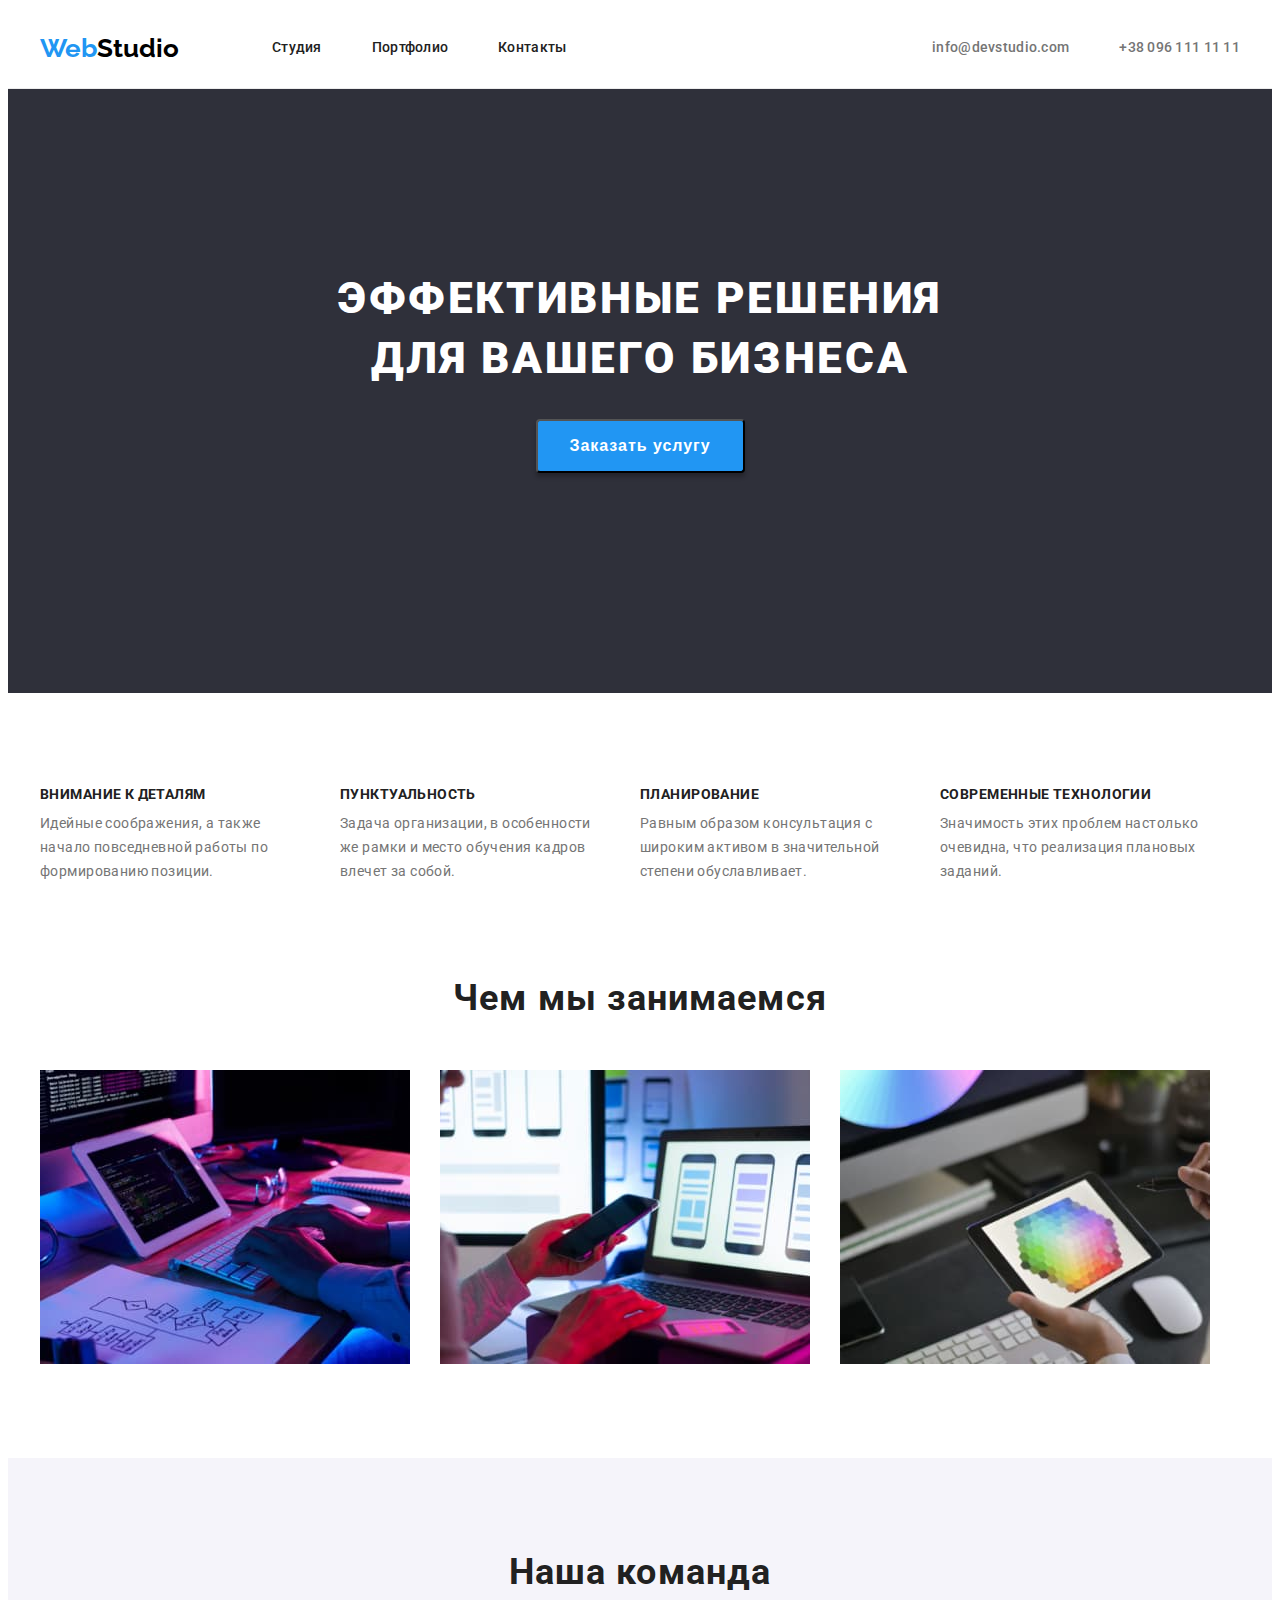
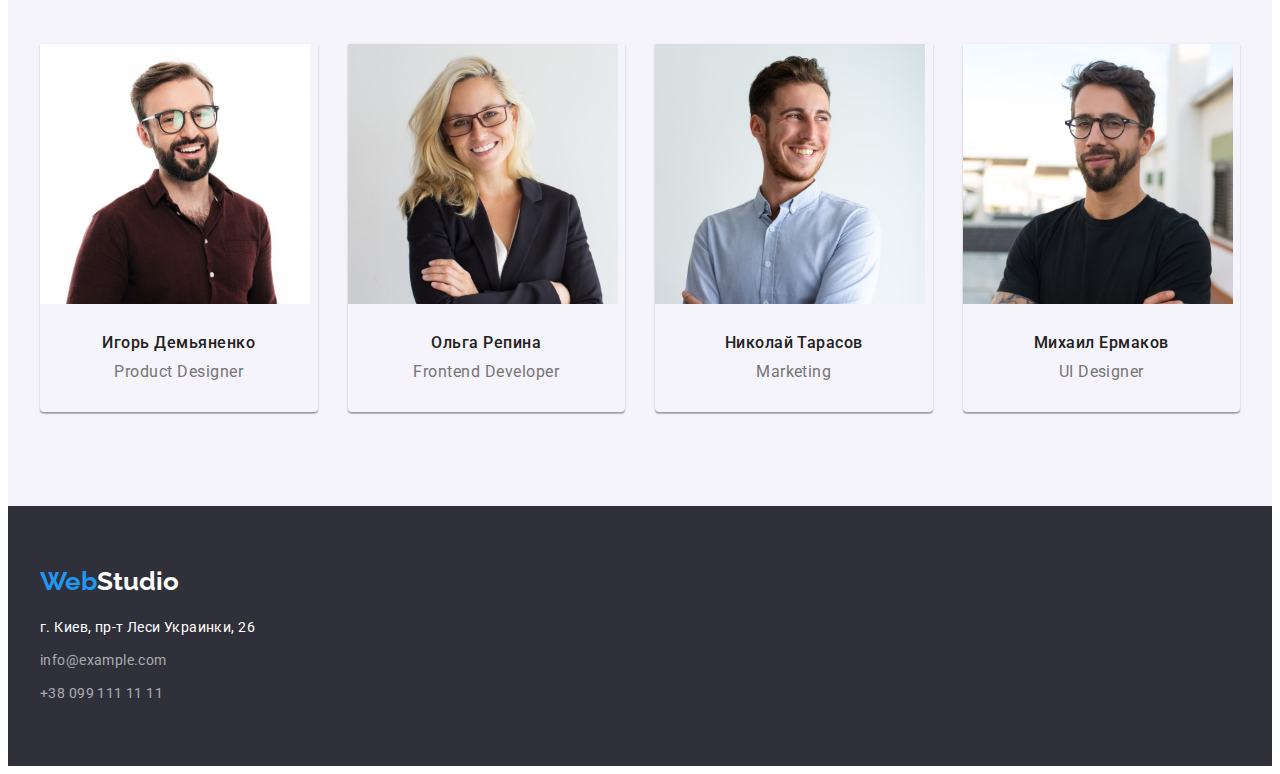
==== index.html @ f8a913d7 "first" ====
<!DOCTYPE html>
<html lang="ru">
<head>
    <link rel="preconnect" href="https://fonts.googleapis.com">
    <link rel="preconnect" href="https://fonts.gstatic.com" crossorigin>
    <link href="https://fonts.googleapis.com/css2?family=Raleway:wght@700&family=Roboto:wght@400;500;700;900&display=swap"
        rel="stylesheet">
    <link rel="stylesheet" href="https://cdnjs.cloudflare.com/ajax/libs/modern-normalize/1.1.0/modern-normalize.min.css"
        integrity="sha512-wpPYUAdjBVSE4KJnH1VR1HeZfpl1ub8YT/NKx4PuQ5NmX2tKuGu6U/JRp5y+Y8XG2tV+wKQpNHVUX03MfMFn9Q=="
        crossorigin="anonymous" referrerpolicy="no-referrer" />
    <meta charset="UTF-8">
    <meta http-equiv="X-UA-Compatible" content="IE=edge">
    <meta name="viewport" content="width=device-width, initial-scale=1.0">
    <title>Document</title>
    <link rel="stylesheet" href="./css/styles.css"/>
   

</head>
<body>
    <!-- header -->
    <header class="header">
        <div class="container">
            <nav class="header-navigation">
                <a class="logo-header link" href="./index.html" lang="en"><span class="half-logo-text logo-text">Web</span>Studio</a>
                <ul class="header-list list">
                    <li class="header-item">
                        <a class="header-link link" href="./index.html">Студия</a></li>
                    <li class="header-item">
                        <a class="header-link link" href="./portfolio.html">Портфолио</a></li>
                    <li class="header-item">
                        <a class="header-link link" href="Контакты">Контакты</a></li>
                </ul>
                
            </nav>
                    <ul class="header-right list">
                    <li class="contacts-item"><a class="header-contacts link" href="mailto:info@devstudio.com">info@devstudio.com</a></li>
                    <li class="contacts-item"><a class="header-contacts link" href="tel:+380961111111">+38 096 111 11 11</a>
                    </li>
                </ul>
        </div>  
    </header>
    <main>
        <!-- hero -->
        <section class="hero section">
            <div class="container container-hero">
                <h1 class="hero-title">Эффективные решения для вашего бизнеса</h1>
                <button class="hero-btn" type="button">Заказать услугу</button>
            </div>
        </section>
        <!-- features -->
        <section class="features section">
            <div class="container">
                <h2 class="visually-hidden">Наши преимущества</h2>
            <ul class="features-list list">
                <li class="features-item">
                    <h3 class="features-title">Внимание к деталям</h3>
                    <p class="features-text">Идейные соображения, а также начало повседневной работы по формированию позиции. </p>
                </li>
                <li class="features-item">
                    <h3 class="features-title">Пунктуальность</h3>
                    <p class="features-text">Задача организации, в особенности же рамки и место обучения кадров влечет за собой.</p>
                </li>
                <li class="features-item">
                    <h3 class="features-title">Планирование</h3>
                    <p class="features-text">Равным образом консультация с широким активом в значительной степени обуславливает.</p>
                </li>
                <li class="features-item">
                    <h3 class="features-title">Современные технологии</h3>
                    <p class="features-text">Значимость этих проблем настолько очевидна, что реализация плановых заданий.</p>
                </li>

            </ul>
            </div>
            
          
        </section>
        <!-- activity -->
        <section class=" activity section">
           <div class="container"> 
               <h2 class="activity-title">Чем мы занимаемся</h2>
            <ul class="activity-list list">
                <li class="img-item">
                    <img 
                    src="./images/1.jpg" 
                    alt="Написание программного обеспечения"
                    width="370">
                </li>
                <li class="img-item">
                    <img 
                    src="./images/2.jpg" 
                    alt="Адаптация под мобильные устройства"
                    width="370">
                </li>
                <li class="img-item">
                    <img 
                    src="./images/3.jpg" 
                    alt="Дизайнерские разработки"
                    width="370">
                </li>
            </ul>
            </div>
        </section>
        <!-- team -->
        <section class="team-section section">
            <div class="container">
            <h2 class="team-title">Наша команда</h2>
            <ul class="team-list list">
                <li class="team-item">
                    <img 
                    src="./images/igor-d.jpg" 
                    alt="Игорь Демьяненко, дизайнер продукции"
                    width="270">
                   <div class="team-text"><h3 class="team-title-name">Игорь Демьяненко</h3>
                    <p class="team-title-p" lang="en">Product Designer</p>
                    </div>
                </li>
                <li class="team-item">
                    <img src="./images/olha-r.jpg"
                    alt="Ольга Репина, фронтенд"
                    width="270" >
                    <div class="team-text"><h3 class="team-title-name">Ольга Репина</h3>
                    <p class="team-title-p" lang="en">Frontend Developer</p>
                    </div>
                </li>
                <li class="team-item">
                    <img src="./images/nikolay-t.jpg" 
                    alt="Николай Тарасов, маркетинг" 
                    width="270">
                    <div class="team-text"><h3 class="team-title-name">Николай Тарасов</h3>
                    <p class="team-title-p" lang="en">Marketing</p>
                    </div>
                </li>
                <li class="team-item">
                    <img src="./images/mihail-e.jpg" 
                    alt="Михаил Ермаков, дизайнер интерфейсов" 
                    width="270">
                   <div class="team-text"> <h3 class="team-title-name">Михаил Ермаков</h3>
                    <p class="team-title-p" lang="en">UI Designer</p>
                    </div>
                </li>
            </ul>
            </div>

        </section>
    
    </main>
    <footer class="footer-section section">
        <div class="container">
       
        <a class="footer-logo link" href="./index.html" lang="en"><span class="half-logo-text logo-text">Web</span>Studio</a>
        <address class="footer-adress-section">
        <ul class="footer-list list">
            <li class="footer-list-item"><a class="footer-adress link" href="https://www.google.com/maps/d/embed?mid=10uSM3H-mIU3GznYo2szRIEphczw" width="640" height="480">г. Киев, пр-т Леси Украинки, 26</a> </li>
            <li class="footer-list-item"><a class="footer-link link" href="info@example.com">info@example.com</a></li>
            <li class="footer-list-item"><a class="footer-link link" href="tel:+380991111111">+38 099 111 11 11</a></li>
        </ul>
        </address>
</div>
    </footer>
    
</body>
</html>
---- css/styles.css ----
:root {
  --firs-logo-color: #2196f3;
  --second-logo-color-header: #000000;
  --second-logo-color-footer: #ffffff;
  --navigation-color-first: #212121;
  --navigation-color-act: #2196f3;
  --text-title-color: #212121;
  --hero-txt-color: #ffffff;
  --hero-footer-background: #2f303a;
  --text-color-p: #757575;
}
body {
  font-family: 'Roboto', sans-serif;
  background-color: #ffffff;
}
img {
  display: block;
}
p,
h1,
h2,
h3,
h4,
h5,
h6 {
  margin-top: 0;
  margin-bottom: 0;
}
ul {
  margin-top: 0;
  margin-bottom: 0;
  padding-left: 0;
}
.list {
  list-style: none;
}
.link {
  text-decoration: none;
}
.visually-hidden {
  position: absolute;
  width: 1px;
  height: 1px;
  margin: -1px;
  padding: 0;
  overflow: hidden;
  border: 0;
  clip: rect(0 0 0 0);
}
/* header */
.header {
  border-bottom: 1px solid #ececec;
}
.container {
  width: 1200px;
  padding-left: 15px;
  padding-right: 15px;
  margin: 0 auto;
}
.header-navigation {
  display: flex;
  align-items: center;
}
.header-list {
  display: flex;
}
.header-right {
  display: flex;
  margin-left: auto;
}
.header .container {
  display: flex;
  align-items: center;
}
.logo-header {
  display: block;
  margin-right: 93px;
  font-family: 'Raleway', sans-serif;
  font-style: normal;
  font-weight: 700;
  font-size: 26px;
  line-height: 1.19;
  color: var(--second-logo-color);
}

.half-logo-text {
  color: var(--firs-logo-color);
}
.header-item:not(:last-child) {
  padding-right: 50px;
}
.header-link {
  display: block;
  margin-top: 32px;
  margin-bottom: 32px;
  font-weight: 500;
  font-size: 14px;
  line-height: 1.14;
  letter-spacing: 0.02em;
  color: var(--navigation-color-first);
}

.header-link:hover,
.header-link:focus {
  color: var(--navigation-color-act);
}
.contacts-item:not(:last-child) {
  margin-right: 50px;
}
.header-contacts {
  display: block;
  margin-top: 32px;
  margin-bottom: 32px;
  font-family: 'Roboto';
  font-style: normal;
  font-weight: 500;
  font-size: 14px;
  line-height: 1.14;
  letter-spacing: 0.02em;
  color: #757575;
}
.header-contacts:hover,
.header-contacts:focus {
  color: var(--navigation-color-act);
}
/* hero */
.section {
  padding-top: 94px;
  padding-bottom: 94px;
}
.hero {
  background-color: var(--hero-footer-background);
  text-align: center;
  color: var(--hero-txt-color);
  padding-top: 180px;
  padding-bottom: 220px;
}

.hero-title {
  max-width: 696px;
  margin: 0 auto 30px;
  text-align: center;
  font-weight: 900;
  font-size: 44px;
  line-height: 1.36;
  letter-spacing: 0.06em;
  text-transform: uppercase;
}
.hero-btn {
  text-align: center;
  padding: 10px 32px;
  cursor: pointer;
  font-style: normal;
  font-weight: 700;
  font-size: 16px;
  line-height: 1.87;
  letter-spacing: 0.06em;
  color: var(--hero-txt-color);
  background-color: var(--navigation-color-act);
  border-radius: 4px;
  box-shadow: 0 4px 4px rgba(0, 0, 0, 0.25);
}
.hero-btn:hover,
.hero-btn:hover {
  background-color: var(--navigation-color-act);
}
/* features */
.features {
  padding-top: 94px;
  padding-bottom: 47px;
}
.features-list {
  display: flex;
  align-items: center;
  flex-wrap: wrap;
}

.features-item {
  flex-basis: calc((100% - 120px) / 4);
  margin-right: 30px;
}
.features-title {
  font-weight: 700;
  font-size: 14px;
  line-height: 1.14;
  letter-spacing: 0.03em;
  text-transform: uppercase;
  color: var(--text-title-color);
  margin-bottom: 10px;
}
.features-text {
  font-style: normal;
  font-weight: 400;
  font-size: 14px;
  line-height: 1.71;
  letter-spacing: 0.03em;
  color: var(--text-color-p);
}
/* activity */
.activity {
  padding-top: 47px;
  padding-bottom: 94px;
}
.activity-title {
  text-align: center;
  margin-bottom: 50px;
  font-style: normal;
  font-weight: 700;
  font-size: 36px;
  line-height: 1.16;
  letter-spacing: 0.03em;
  color: var(--text-title-color);
}
.activity-list {
  display: flex;
  flex-wrap: wrap;
}
.img-item:not(:last-child) {
  flex-basis: calc((100% - 90px) / 3);
  display: block;
  margin-right: 30px;
}
/* team */
.team-section {
  background-color: #f5f4fa;
}
.team-list {
  display: flex;
  flex-wrap: wrap;
  margin-left: -30px;
  margin-top: -30px;
}
.team-item {
  flex-basis: calc((100% - 120px) / 4);
  margin-left: 30px;
  margin-top: 30px;
  box-shadow: 0 1px 3px rgba(0, 0, 0, 0.12), 0 1px 1px rgba(0, 0, 0, 0.14),
    0 2px 1px rgba(0, 0, 0, 0.2);
  border-radius: 0 0 4px 4px;
}
.team-title {
  text-align: center;
  margin-bottom: 50px;
  font-style: normal;
  font-weight: 700;
  font-size: 36px;
  line-height: 1.16;
  letter-spacing: 0.03em;
  color: var(--text-title-color);
}
.team-title-name {
  margin-bottom: 10px;
  text-align: center;
  font-style: normal;
  font-weight: 500;
  font-size: 16px;
  line-height: 1.18;
  letter-spacing: 0.03em;
  color: var(--text-title-color);
}
.team-title-p {
  text-align: center;
  font-style: normal;
  font-weight: 400;
  font-size: 16px;
  line-height: 1.18;
  letter-spacing: 0.03em;
  color: var(--text-color-p);
}
.team-text {
  padding-top: 30px;
  padding-bottom: 30px;
}
.footer-section {
  background-color: var(--hero-footer-background);
}
.footer-logo {
  display: block;
  margin-bottom: 20px;
  font-family: 'Raleway', sans-serif;
  font-style: normal;
  font-weight: 700;
  font-size: 26px;
  line-height: 1.19;
  color: var(--hero-txt-color);
}
.half-logo-text {
  color: var(--firs-logo-color);
}
.footer-adress {
  display: block;
  font-family: 'Roboto', sans-serif;
  font-style: normal;
  font-weight: 400;
  font-size: 14px;
  line-height: 1.71;
  letter-spacing: 0.03em;
  color: var(--hero-txt-color);
}
.footer-section {
  padding-top: 60px;
  padding-bottom: 60px;
}
.footer-list-item:not(:last-child) {
  margin-bottom: 9px;
}
.footer-link {
  display: block;
  font-family: 'Roboto', sans-serif;
  font-style: normal;
  font-weight: 400;
  font-size: 14px;
  line-height: 1.71;
  letter-spacing: 0.03em;
  color: rgba(255, 255, 255, 0.6);
}
.footer-adress:hover,
.footer-adress:focus {
  color: var(--navigation-color-act);
}
.footer-link:hover,
.footer-link:focus {
  color: var(--navigation-color-act);
}
/* portfolio page2*/
.filter-list {
  display: flex;
  justify-content: center;
  margin-bottom: 50px;
}
.filter-item:not(:last-child) {
  margin-right: 8px;
}

.filter-btn {
  border-radius: 4px;
  padding: 6px 22px;
  cursor: pointer;
  font-style: normal;
  font-weight: 500;
  font-size: 16px;
  line-height: 1.62;
  letter-spacing: 0.03em;
  color: #212121;
  background-color: #f5f4fa;
  border: none;
}
.filter-btn:hover,
.filter-btn:focus {
  color: var(--hero-txt-color);
  background-color: var(--navigation-color-act);
}
.projects-boxes {
  display: flex;
  flex-wrap: wrap;
  margin-top: -30px;
  margin-left: -30px;
}
.projects-item {
  flex-basis: calc((100% - 270px) / 9);
  margin-left: 30px;
  margin-top: 30px;
}
.projects-boxes-title {
  font-weight: 700;
  font-size: 18px;
  line-height: 2;
  letter-spacing: 0.06em;
  color: var(--text-title-color);
}
.projects-boxes-text {
  font-size: 16px;
  line-height: 1.87;
  letter-spacing: 0.03em;
  color: var(--text-color-p);
}
.text-box {
  border-top: none;
  border: 1px solid #eeeeee;
  padding: 20px 24px;
}
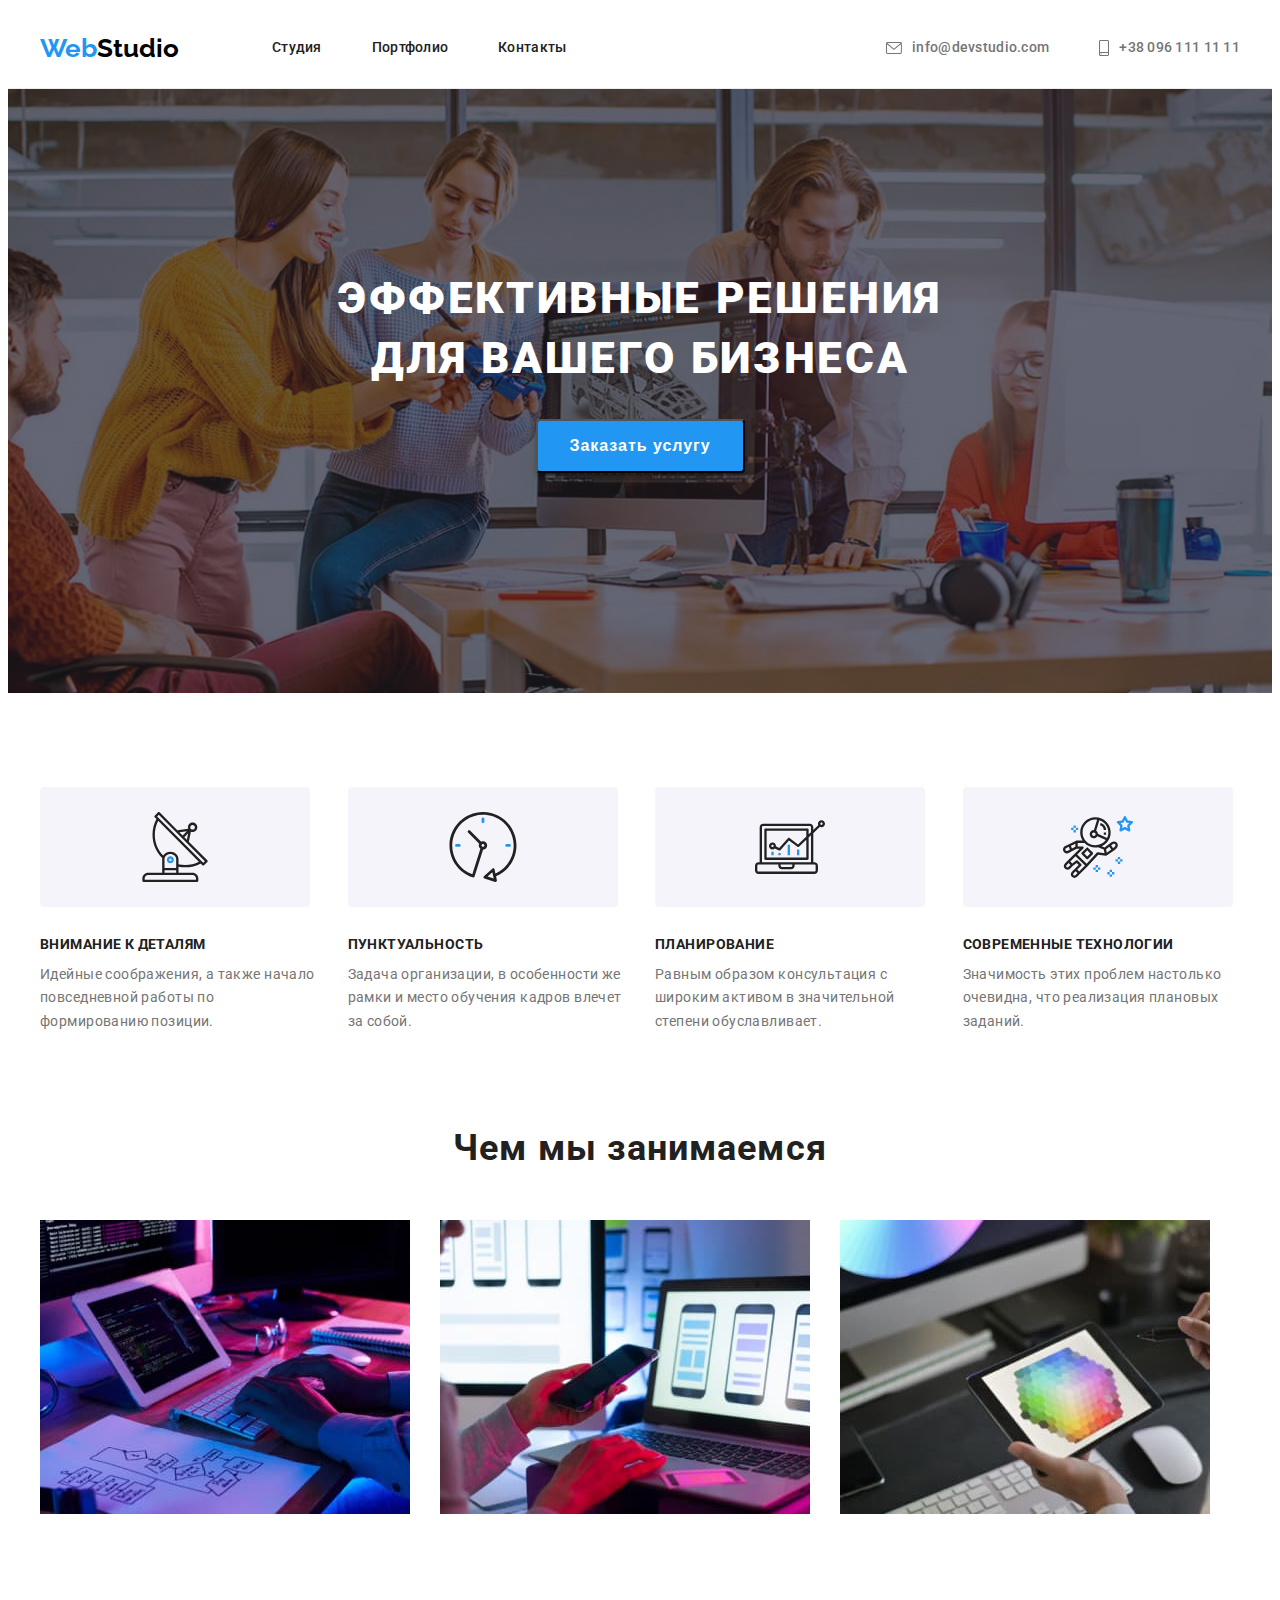
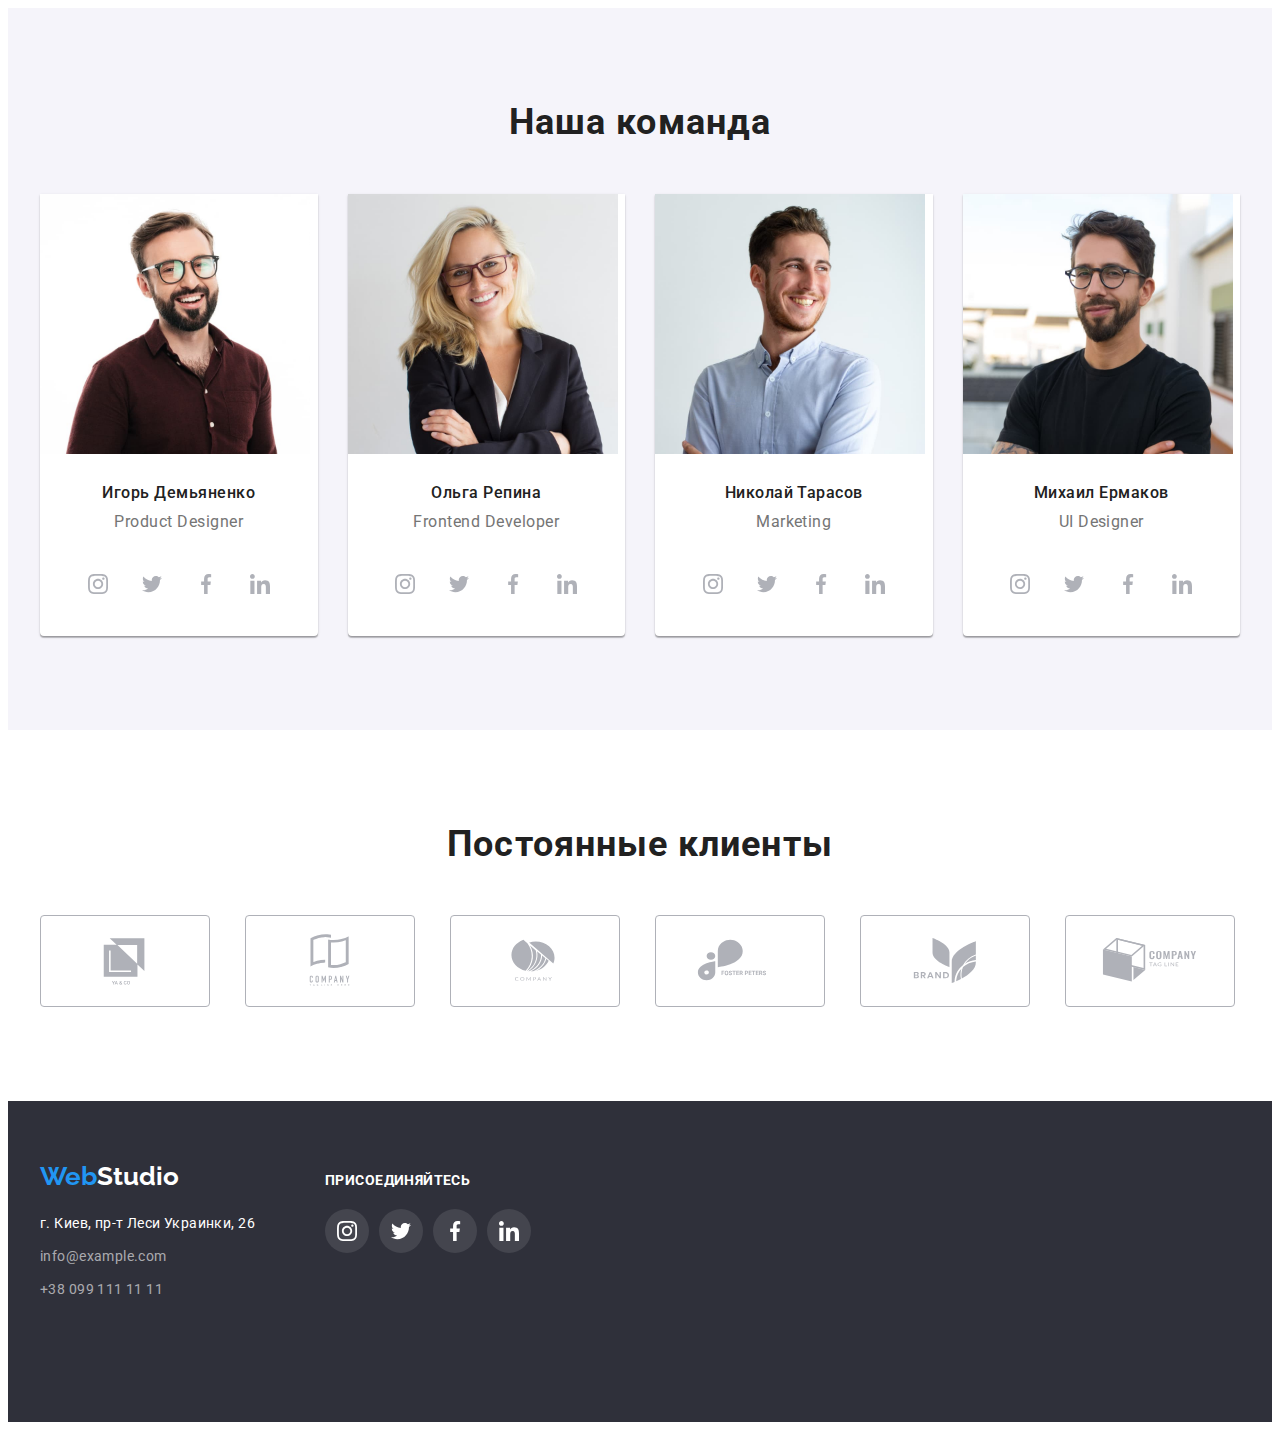
==== commit 58028573: "it is all" ====
--- a/index.html
+++ b/index.html
@@ -33,15 +33,24 @@
                 
             </nav>
                     <ul class="header-right list">
-                    <li class="contacts-item"><a class="header-contacts link" href="mailto:info@devstudio.com">info@devstudio.com</a></li>
-                    <li class="contacts-item"><a class="header-contacts link" href="tel:+380961111111">+38 096 111 11 11</a>
+                    <li class="contacts-item">
+                        <a class="header-contacts link" href="mailto:info@devstudio.com">
+                        <svg class="contacts-icons" width="16" height="12">
+                            <use href="./images/symbol-defs.svg#icon-envelope">
+                            </use>
+                        </svg>info@devstudio.com</a></li>
+                    <li class="contacts-item">
+                       
+                        <a class="header-contacts link" href="tel:+380961111111"> <svg class="contacts-icons" width="10" height="16">
+                            <use href="./images/symbol-defs.svg#icon-smartphone"></use>
+                        </svg>+38 096 111 11 11</a>
                     </li>
                 </ul>
         </div>  
     </header>
     <main>
         <!-- hero -->
-        <section class="hero section">
+        <section class="hero-section section">
             <div class="container container-hero">
                 <h1 class="hero-title">Эффективные решения для вашего бизнеса</h1>
                 <button class="hero-btn" type="button">Заказать услугу</button>
@@ -53,18 +62,30 @@
                 <h2 class="visually-hidden">Наши преимущества</h2>
             <ul class="features-list list">
                 <li class="features-item">
+                    <div class="icon-box" ><svg class="features-icon">
+                        <use href="./images/symbol-defs.svg#icon-antenna"></use>
+                    </svg></div>
                     <h3 class="features-title">Внимание к деталям</h3>
                     <p class="features-text">Идейные соображения, а также начало повседневной работы по формированию позиции. </p>
                 </li>
                 <li class="features-item">
+                    <div class="icon-box"><svg class="features-icon">
+                        <use href="./images/symbol-defs.svg#icon-clock"></use>
+                    </svg></div>
                     <h3 class="features-title">Пунктуальность</h3>
                     <p class="features-text">Задача организации, в особенности же рамки и место обучения кадров влечет за собой.</p>
                 </li>
                 <li class="features-item">
+                <div class="icon-box"> <svg class="features-icon">
+                        <use href="./images/symbol-defs.svg#icon-diagram"></use>
+                    </svg></div>
                     <h3 class="features-title">Планирование</h3>
                     <p class="features-text">Равным образом консультация с широким активом в значительной степени обуславливает.</p>
                 </li>
                 <li class="features-item">
+                <div class="icon-box"> <svg class="features-icon">
+                        <use href="./images/symbol-defs.svg#icon-astronaut"></use>
+                    </svg></div>
                     <h3 class="features-title">Современные технологии</h3>
                     <p class="features-text">Значимость этих проблем настолько очевидна, что реализация плановых заданий.</p>
                 </li>
@@ -110,8 +131,43 @@
                     src="./images/igor-d.jpg" 
                     alt="Игорь Демьяненко, дизайнер продукции"
                     width="270">
-                   <div class="team-text"><h3 class="team-title-name">Игорь Демьяненко</h3>
+                   <div class="team-text">
+                       <h3 class="team-title-name">Игорь Демьяненко</h3>
                     <p class="team-title-p" lang="en">Product Designer</p>
+                    </div>
+                    <div >
+                       <ul class="social-list list">
+                           <li class="social-link-box">
+                                <a href="" class="social-link">
+                                    <svg class="social-link-icon">
+                                    <use href="./images/symbol-defs.svg#icon-instagram"></use>
+                                </svg>
+                                </a>
+                           </li>
+                           <li class="social-link-box">
+                            <a href="" class="social-link">
+                                <svg class="social-link-icon">
+                            <use href="./images/symbol-defs.svg#icon-twitter"></use>
+                        </svg>
+                        </a>
+                    </li>
+                    <li class="social-link-box">
+                        <a href="" class="social-link">
+                            <svg class="social-link-icon">
+                        <use href="./images/symbol-defs.svg#icon-facebook"></use>
+                    </svg>
+                    </a>
+                </li>
+                <li class="social-link-box">
+                    <a href="" class="social-link">
+                        <svg class="social-link-icon">
+                    <use href="./images/symbol-defs.svg#icon-linkedin"></use>
+                </svg>
+                </a>
+            </li>
+                       </ul>       
+                        
+                       
                     </div>
                 </li>
                 <li class="team-item">
@@ -121,6 +177,40 @@
                     <div class="team-text"><h3 class="team-title-name">Ольга Репина</h3>
                     <p class="team-title-p" lang="en">Frontend Developer</p>
                     </div>
+                    <div>
+                        <ul class="social-list list">
+                            <li class="social-link-box">
+                                <a href="" class="social-link">
+                                    <svg class="social-link-icon">
+                                        <use href="./images/symbol-defs.svg#icon-instagram"></use>
+                                    </svg>
+                                </a>
+                            </li>
+                            <li class="social-link-box">
+                                <a href="" class="social-link">
+                                    <svg class="social-link-icon">
+                                        <use href="./images/symbol-defs.svg#icon-twitter"></use>
+                                    </svg>
+                                </a>
+                            </li>
+                            <li class="social-link-box">
+                                <a href="" class="social-link">
+                                    <svg class="social-link-icon">
+                                        <use href="./images/symbol-defs.svg#icon-facebook"></use>
+                                    </svg>
+                                </a>
+                            </li>
+                            <li class="social-link-box">
+                                <a href="" class="social-link">
+                                    <svg class="social-link-icon">
+                                        <use href="./images/symbol-defs.svg#icon-linkedin"></use>
+                                    </svg>
+                                </a>
+                            </li>
+                        </ul>
+                    
+                    
+                    </div>
                 </li>
                 <li class="team-item">
                     <img src="./images/nikolay-t.jpg" 
@@ -129,6 +219,40 @@
                     <div class="team-text"><h3 class="team-title-name">Николай Тарасов</h3>
                     <p class="team-title-p" lang="en">Marketing</p>
                     </div>
+                    <div>
+                        <ul class="social-list list">
+                            <li class="social-link-box">
+                                <a href="" class="social-link">
+                                    <svg class="social-link-icon">
+                                        <use href="./images/symbol-defs.svg#icon-instagram"></use>
+                                    </svg>
+                                </a>
+                            </li>
+                            <li class="social-link-box">
+                                <a href="" class="social-link">
+                                    <svg class="social-link-icon">
+                                        <use href="./images/symbol-defs.svg#icon-twitter"></use>
+                                    </svg>
+                                </a>
+                            </li>
+                            <li class="social-link-box">
+                                <a href="" class="social-link">
+                                    <svg class="social-link-icon">
+                                        <use href="./images/symbol-defs.svg#icon-facebook"></use>
+                                    </svg>
+                                </a>
+                            </li>
+                            <li class="social-link-box">
+                                <a href="" class="social-link">
+                                    <svg class="social-link-icon">
+                                        <use href="./images/symbol-defs.svg#icon-linkedin"></use>
+                                    </svg>
+                                </a>
+                            </li>
+                        </ul>
+                    
+                    
+                    </div>
                 </li>
                 <li class="team-item">
                     <img src="./images/mihail-e.jpg" 
@@ -137,16 +261,108 @@
                    <div class="team-text"> <h3 class="team-title-name">Михаил Ермаков</h3>
                     <p class="team-title-p" lang="en">UI Designer</p>
                     </div>
+                    <div>
+                        <ul class="social-list list">
+                            <li class="social-link-box">
+                                <a href="" class="social-link">
+                                    <svg class="social-link-icon">
+                                        <use href="./images/symbol-defs.svg#icon-instagram"></use>
+                                    </svg>
+                                </a>
+                            </li>
+                            <li class="social-link-box">
+                                <a href="" class="social-link">
+                                    <svg class="social-link-icon">
+                                        <use href="./images/symbol-defs.svg#icon-twitter"></use>
+                                    </svg>
+                                </a>
+                            </li>
+                            <li class="social-link-box">
+                                <a href="" class="social-link">
+                                    <svg class="social-link-icon">
+                                        <use href="./images/symbol-defs.svg#icon-facebook"></use>
+                                    </svg>
+                                </a>
+                            </li>
+                            <li class="social-link-box">
+                                <a href="" class="social-link">
+                                    <svg class="social-link-icon">
+                                        <use href="./images/symbol-defs.svg#icon-linkedin"></use>
+                                    </svg>
+                                </a>
+                            </li>
+                        </ul>
+                    
+                    
+                    </div>
                 </li>
             </ul>
             </div>
 
+        </section>
+        <!-- clients -->
+        <section class="client-section section">
+           <div class="container"> 
+               <h2 class="client-title">Постоянные клиенты</h2>
+            <ul class="client-list list">
+               <li class="client-item">
+                   <a href="" class="client-link">
+                      <svg class="client-link-icon">
+                          <use href="./images/symbol-defs.svg#icon-ya-co"></use>
+                      </svg>
+                      </a>
+               </li>
+            <li class="client-item">
+                <a href="" class="client-link">
+                    <svg class="client-link-icon">
+                        <use href="./images/symbol-defs.svg#icon-company"></use>
+                    </svg>
+                    </a>
+                    </li>
+            </li>
+            <li class="client-item">
+                <a href="" class="client-link">
+                    <svg class="client-link-icon">
+                        <use href="./images/symbol-defs.svg#icon-company-circl"></use>
+                    </svg>
+                    </a>
+                    </li>
+            </li>
+            <li class="client-item">
+                <a href="" class="client-link">
+                    <svg class="client-link-icon">
+                        <use href="./images/symbol-defs.svg#icon-foster"></use>
+                    </svg>
+                    </a>
+                    </li>
+            </li>
+            <li class="client-item">
+                <a href="" class="client-link">
+                    <svg class="client-link-icon">
+                        <use href="./images/symbol-defs.svg#icon-brand-lief"></use>
+                    </svg>
+                    </a>
+                    </li>
+            </li>
+            <li class="client-item">
+                <a href="" class="client-link">
+                    <svg class="client-link-icon">
+                        <use href="./images/symbol-defs.svg#icon-cube
+                        "></use>
+                    </svg>
+                    </a>
+                    </li>
+            </li>
+            </ul>
+
+</div>
         </section>
     
     </main>
     <footer class="footer-section section">
         <div class="container">
-       
+            <div class="adress-social-box">
+        <div class="logo-adress-box">
         <a class="footer-logo link" href="./index.html" lang="en"><span class="half-logo-text logo-text">Web</span>Studio</a>
         <address class="footer-adress-section">
         <ul class="footer-list list">
@@ -155,6 +371,41 @@
             <li class="footer-list-item"><a class="footer-link link" href="tel:+380991111111">+38 099 111 11 11</a></li>
         </ul>
         </address>
+        </div>
+        <div class="footer-social">
+            <h3 class="footer-social-title">присоединяйтесь</h3>
+            <ul class="social-list-footer list">
+                <li class="social-link-box-footer">
+                    <a href="" class="social-link-footer">
+                        <svg class="social-link-icon-footer">
+                            <use href="./images/symbol-defs.svg#icon-instagram"></use>
+                        </svg>
+                    </a>
+                </li>
+                <li class="social-link-box-footer">
+                    <a href="" class="social-link-footer">
+                        <svg class="social-link-icon-footer">
+                            <use href="./images/symbol-defs.svg#icon-twitter"></use>
+                        </svg>
+                    </a>
+                </li>
+                <li class="social-link-box-footer">
+                    <a href="" class="social-link-footer">
+                        <svg class="social-link-icon-footer">
+                            <use href="./images/symbol-defs.svg#icon-facebook"></use>
+                        </svg>
+                    </a>
+                </li>
+                <li class="social-link-box-footer">
+                    <a href="" class="social-link-footer">
+                        <svg class="social-link-icon-footer">
+                            <use href="./images/symbol-defs.svg#icon-linkedin"></use>
+                        </svg>
+                    </a>
+                </li>
+            </ul>
+</div>
+        </div>
 </div>
     </footer>
     
--- a/css/styles.css
+++ b/css/styles.css
@@ -99,7 +99,14 @@
   letter-spacing: 0.02em;
   color: var(--navigation-color-first);
 }
-
+.contacts-icons {
+  margin-right: 10px;
+  fill: #757575;
+}
+.header-contacts:hover .contacts-icons,
+.header-contacts:focus .contacts-icons {
+  fill: var(--navigation-color-act);
+}
 .header-link:hover,
 .header-link:focus {
   color: var(--navigation-color-act);
@@ -108,7 +115,8 @@
   margin-right: 50px;
 }
 .header-contacts {
-  display: block;
+  display: flex;
+  align-items: center;
   margin-top: 32px;
   margin-bottom: 32px;
   font-family: 'Roboto';
@@ -128,12 +136,20 @@
   padding-top: 94px;
   padding-bottom: 94px;
 }
-.hero {
+.hero-section {
   background-color: var(--hero-footer-background);
   text-align: center;
   color: var(--hero-txt-color);
   padding-top: 180px;
   padding-bottom: 220px;
+  background-image: linear-gradient(
+      rgba(47, 48, 58, 0.4),
+      rgba(47, 48, 58, 0.4)
+    ),
+    url(../images/back.jpg);
+  background-repeat: no-repeat;
+  background-position: center;
+  background-size: cover;
 }
 
 .hero-title {
@@ -173,11 +189,25 @@
   display: flex;
   align-items: center;
   flex-wrap: wrap;
-}
-
+  margin-left: -30px;
+}
 .features-item {
   flex-basis: calc((100% - 120px) / 4);
-  margin-right: 30px;
+  margin-left: 30px;
+}
+.icon-box {
+  display: flex;
+  align-items: center;
+  justify-content: center;
+  background-color: #f5f4fa;
+  border-radius: 4px;
+  margin-bottom: 30px;
+  width: 270px;
+  height: 120px;
+}
+.features-icon {
+  width: 70px;
+  height: 70px;
 }
 .features-title {
   font-weight: 700;
@@ -237,6 +267,7 @@
   box-shadow: 0 1px 3px rgba(0, 0, 0, 0.12), 0 1px 1px rgba(0, 0, 0, 0.14),
     0 2px 1px rgba(0, 0, 0, 0.2);
   border-radius: 0 0 4px 4px;
+  background-color: var(--second-logo-color-footer);
 }
 .team-title {
   text-align: center;
@@ -260,7 +291,6 @@
 }
 .team-title-p {
   text-align: center;
-  font-style: normal;
   font-weight: 400;
   font-size: 16px;
   line-height: 1.18;
@@ -271,6 +301,89 @@
   padding-top: 30px;
   padding-bottom: 30px;
 }
+
+.social-link {
+  display: flex;
+  justify-content: center;
+  align-items: center;
+  background-color: var(--hero-txt-color);
+  width: 44px;
+  height: 44px;
+  border-radius: 50%;
+}
+.social-link-icon {
+  width: 20px;
+  height: 20px;
+  fill: #afb1b8;
+}
+.social-link-box:not(:last-child) {
+  margin-right: 10px;
+}
+.social-list {
+  display: flex;
+  align-items: center;
+  justify-content: center;
+  padding-bottom: 30px;
+}
+
+.social-link:hover,
+.social-link:focus,
+.social-link:hover .social-link-icon,
+.social-link:focus .social-link-icon {
+  background-color: var(--firs-logo-color);
+  fill: var(--second-logo-color-footer);
+}
+/* clients */
+.client-title {
+  text-align: center;
+  margin-bottom: 50px;
+  font-weight: 700;
+  font-size: 36px;
+  line-height: 1.16;
+  text-align: center;
+  letter-spacing: 0.03em;
+  color: var(--text-title-color);
+}
+.client-list {
+  display: flex;
+  flex-wrap: wrap;
+  margin-left: -30px;
+}
+.client-item {
+  flex-basis: calc((100% - 180px) / 6);
+  margin-left: 30px;
+}
+.client-link {
+  display: flex;
+  align-items: center;
+  justify-content: center;
+  width: 170px;
+  height: 92px;
+  border: 1px solid #afb1b8;
+  box-sizing: border-box;
+  border-radius: 4px;
+}
+.client-link-icon {
+  fill: #afb1b8;
+  width: 106px;
+  height: 60px;
+}
+.client-link:hover,
+.client-link:focus,
+.client-link:hover .client-link-icon,
+.client-link:focus .client-link-icon {
+  border-color: var(--firs-logo-color);
+  fill: var(--navigation-color-act);
+}
+
+/* footer */
+.adress-social-box {
+  display: flex;
+  align-items: baseline;
+}
+.adress-box {
+  margin-right: 70px;
+}
 .footer-section {
   background-color: var(--hero-footer-background);
 }
@@ -322,6 +435,49 @@
 .footer-link:focus {
   color: var(--navigation-color-act);
 }
+
+.footer-social-title {
+  font-weight: 700;
+  font-size: 14px;
+  line-height: 1.14;
+  letter-spacing: 0.03em;
+  text-transform: uppercase;
+  color: var(--hero-txt-color);
+  padding-bottom: 20px;
+}
+.social-link-footer {
+  display: flex;
+  justify-content: center;
+  align-items: center;
+  background-color: rgba(255, 255, 255, 0.1);
+  width: 44px;
+  height: 44px;
+  border-radius: 50%;
+}
+.social-link-icon-footer {
+  width: 20px;
+  height: 20px;
+  fill: var(--hero-txt-color);
+}
+.social-link-box-footer:not(:last-child) {
+  margin-right: 10px;
+}
+.social-list-footer {
+  display: flex;
+  align-items: center;
+  justify-content: center;
+  padding-bottom: 97px;
+}
+
+.social-link-footer:hover,
+.social-link-footer:focus {
+  background-color: var(--navigation-color-act);
+}
+.logo-adress-box {
+  margin-right: 70px;
+  padding-bottom: 60px;
+}
+
 /* portfolio page2*/
 .filter-list {
   display: flex;
@@ -375,7 +531,12 @@
   color: var(--text-color-p);
 }
 .text-box {
-  border-top: none;
   border: 1px solid #eeeeee;
   padding: 20px 24px;
-}
+  border-top: none;
+}
+.projects-item:hover,
+.projects-item:focus {
+  box-shadow: 0px 1px 1px rgba(0, 0, 0, 0.12), 0px 4px 4px rgba(0, 0, 0, 0.06),
+    1px 4px 6px rgba(0, 0, 0, 0.16);
+}
